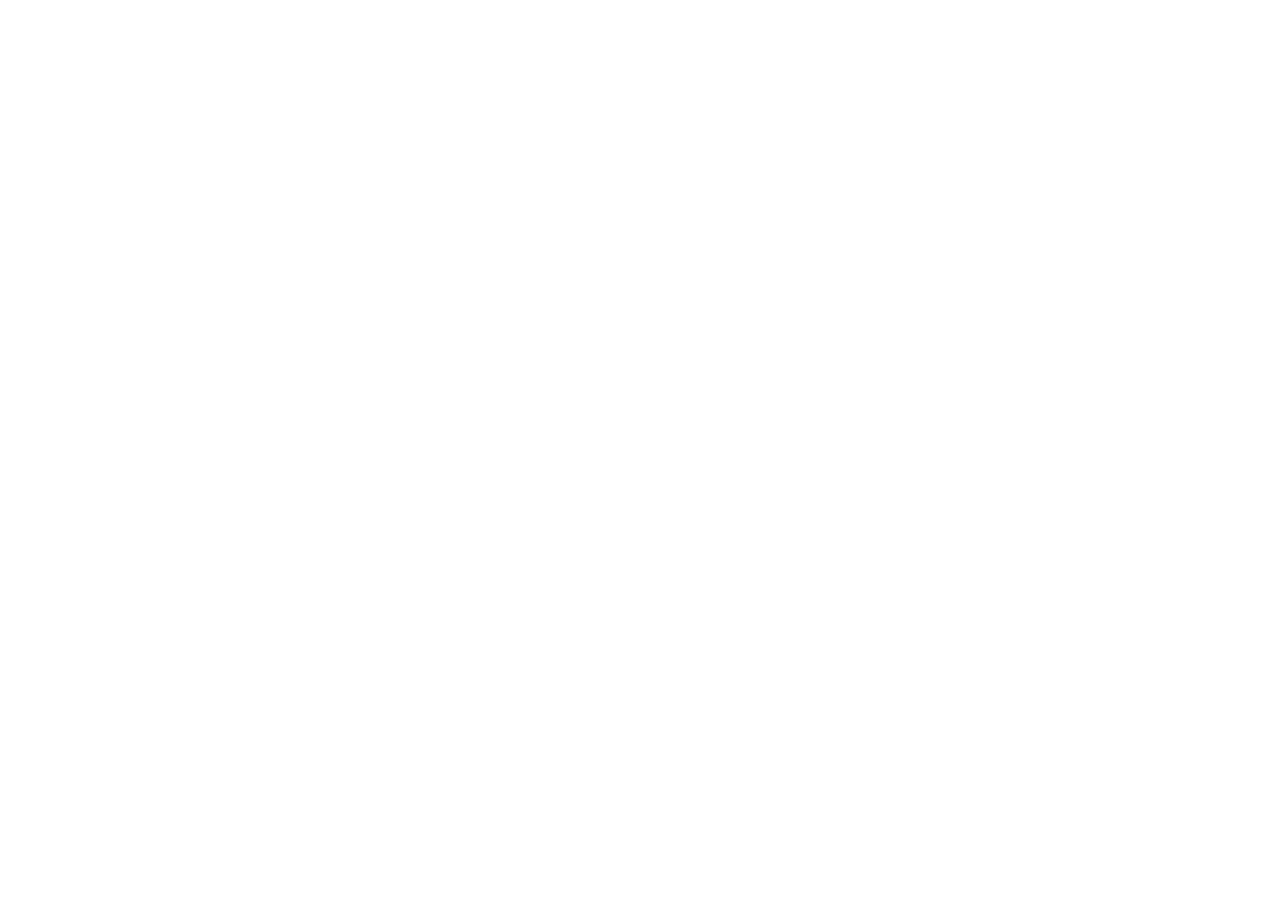
==== index.html @ 13763cc4 "base structure" ====
<!DOCTYPE html>
<html lang="en">
<head>
    <meta charset="UTF-8">
    <meta name="viewport" content="width=device-width, initial-scale=1.0">
    <title>Document</title>
</head>
<body>
    
</body>
</html>
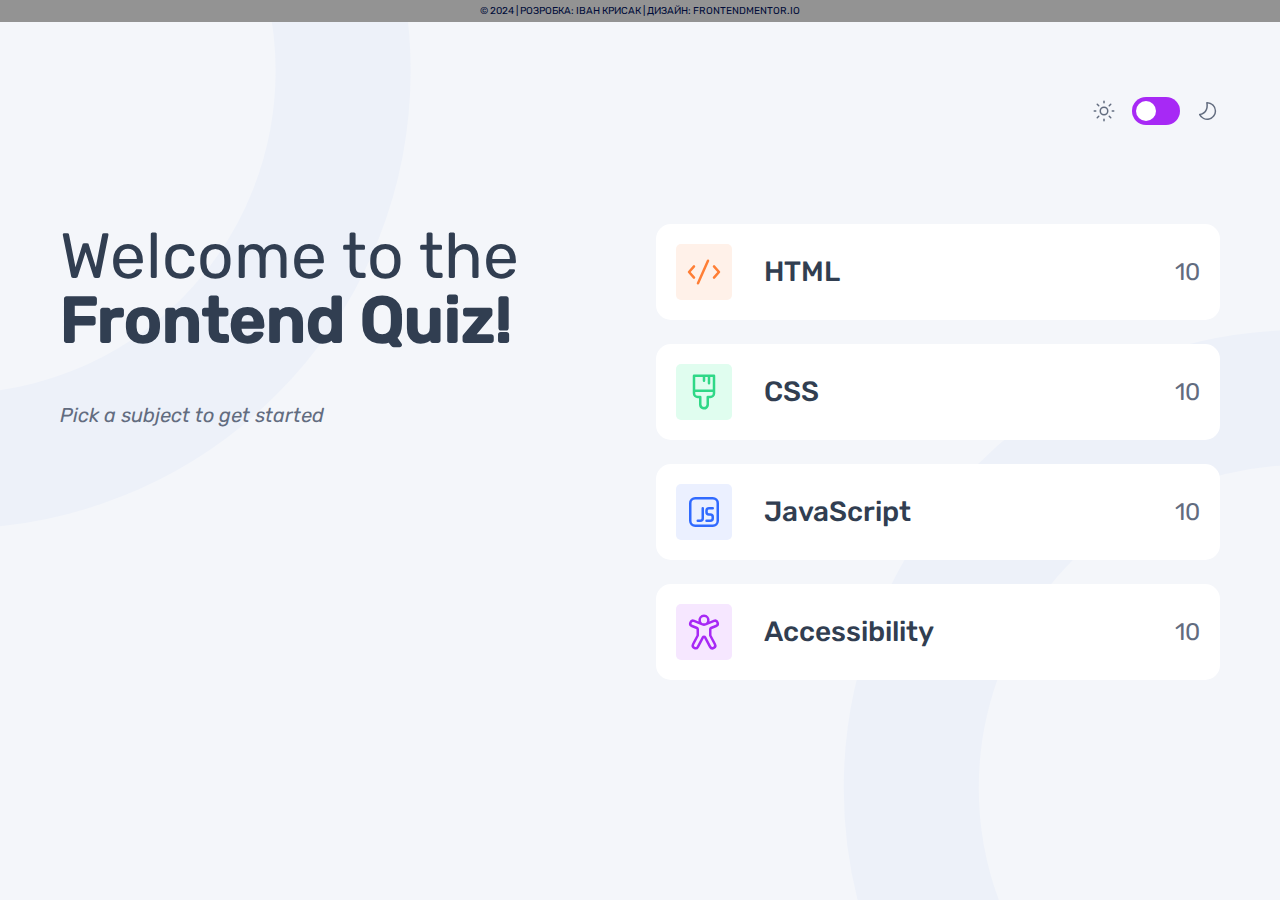
==== commit 15cd6005: "app-v24-06-19" ====
--- a/index.html
+++ b/index.html
@@ -1,11 +1,62 @@
 <!DOCTYPE html>
 <html lang="en">
+
 <head>
-    <meta charset="UTF-8">
-    <meta name="viewport" content="width=device-width, initial-scale=1.0">
-    <title>Document</title>
+  <meta charset="UTF-8">
+  <meta name="viewport" content="width=device-width, initial-scale=1.0">
+  <meta name="description"
+  content="Зручний для перевірки знань по Frontend-розробці Web-додаток. У застосунку є питання по HTML, CSS, JavaScript тощо">
+  <meta property="og:title" content="Frontend Quiz App" />
+  <meta property="og:type" content="website" />
+  <meta property="og:url" content="https://ivandefender.github.io/QuizApp/" />
+
+  <meta property="og:description"
+    content="Зручний для перевірки знань по Frontend-розробці Web-додаток. У застосунку є питання по HTML, CSS, JavaScript тощо">
+  
+  <meta property="og:image"
+    content="https://repository-images.githubusercontent.com/182525249/aadd7a80-54fe-11eb-9872-ccd06b8789b6" />
+  <meta property="og:image:type" content="image/png" />
+  <meta property="og:image:width" content="400" />
+  <meta property="og:image:height" content="300" />
+  <meta property="og:image:alt" content="Frontend Quiz App for testing your knowledge" />
+
+  <link rel="icon" type="image/svg" sizes="32x32" href="./assets/images/home-outline.svg">
+  <link rel="stylesheet" href="./css/global.css" type="text/css" />
+
+  <title>Frontend Quiz App</title>
 </head>
+
 <body>
-    
+
+  <header class="header">
+    <div class="copyright">&copy; 2024 | Розробка: <a href="https://github.com/Ivandefender">Іван Крисак</a> | Дизайн:
+      <a href="https://www.frontendmentor.io/challenges/frontend-quiz-app-BE7xkzXQnU">FrontendMentor.io</a>
+    </div>
+    <section class="container">
+      <div class="header__inner switch__btn-position">
+        <div class="theme__btn">
+          <img class="theme__light" src="./assets/images/icon-sun-dark.svg" alt="light"></img>
+          <label class="theme__switch" for="switch__input" aria-label="Switch color theme">
+            <input type="checkbox" id="switch__input">
+            <span class="switch__slider"></span>
+          </label>
+          <img class="theme__dark" src="./assets/images/icon-moon-dark.svg" alt="dark"></img>
+        </div>
+      </div>
+    </section>
+  </header>
+
+  <main class="main">
+    <section class="container">
+      <div class="info">
+        <div class="info__title">
+          <h1>Welcome to the <span>Frontend Quiz!</span></h1>
+          <p>Pick a subject to get started</p>
+        </div>
+      </div>
+    </section>
+  </main>
+  <script type="module" src="./js/mainPage.js"></script>
 </body>
-</html>+
+</html>
--- a/css/global.css
+++ b/css/global.css
@@ -0,0 +1,3 @@
+@import "reset.css";
+@import "style.css";
+@import "media.css";
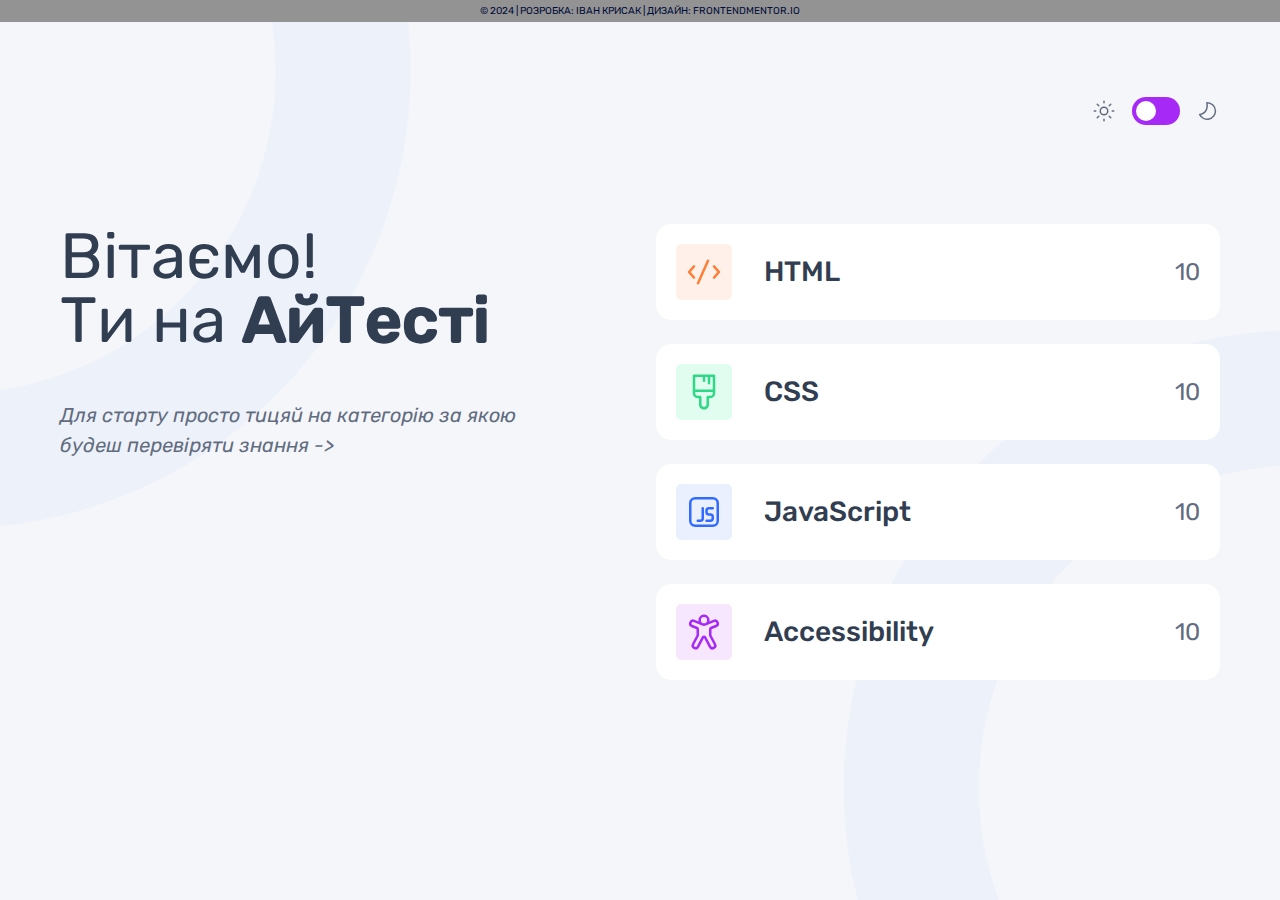
==== commit 82daee0d: "translate base text" ====
--- a/index.html
+++ b/index.html
@@ -5,25 +5,25 @@
   <meta charset="UTF-8">
   <meta name="viewport" content="width=device-width, initial-scale=1.0">
   <meta name="description"
-  content="Зручний для перевірки знань по Frontend-розробці Web-додаток. У застосунку є питання по HTML, CSS, JavaScript тощо">
-  <meta property="og:title" content="Frontend Quiz App" />
+  content="Система для перевірки знань з Frontend-розробки. В системі є питання по HTML, CSS, JavaScript тощо">
+  <meta property="og:title" content="АйТест" />
   <meta property="og:type" content="website" />
-  <meta property="og:url" content="https://ivandefender.github.io/QuizApp/" />
+  <meta property="og:url" content="https://testeducatorua.github.io/itest/" />
 
   <meta property="og:description"
-    content="Зручний для перевірки знань по Frontend-розробці Web-додаток. У застосунку є питання по HTML, CSS, JavaScript тощо">
+    content="Система для перевірки знань з Frontend-розробки. В системі є питання по HTML, CSS, JavaScript тощо">
   
   <meta property="og:image"
-    content="https://repository-images.githubusercontent.com/182525249/aadd7a80-54fe-11eb-9872-ccd06b8789b6" />
-  <meta property="og:image:type" content="image/png" />
-  <meta property="og:image:width" content="400" />
+    content="./assets/images/ogp-title.webp" />
+  <meta property="og:image:type" content="image/webp" />
+  <meta property="og:image:width" content="300" />
   <meta property="og:image:height" content="300" />
-  <meta property="og:image:alt" content="Frontend Quiz App for testing your knowledge" />
+  <meta property="og:image:alt" content="Система для перевірки знань по Frontend" />
 
   <link rel="icon" type="image/svg" sizes="32x32" href="./assets/images/home-outline.svg">
   <link rel="stylesheet" href="./css/global.css" type="text/css" />
 
-  <title>Frontend Quiz App</title>
+  <title>АйТест-Frontend-Головна</title>
 </head>
 
 <body>
@@ -50,8 +50,8 @@
     <section class="container">
       <div class="info">
         <div class="info__title">
-          <h1>Welcome to the <span>Frontend Quiz!</span></h1>
-          <p>Pick a subject to get started</p>
+          <h1>Вітаємо!<br>Ти на <span>АйТесті</span></h1>
+          <p>Для старту просто тицяй на категорію за якою будеш перевіряти знання -></p>
         </div>
       </div>
     </section>
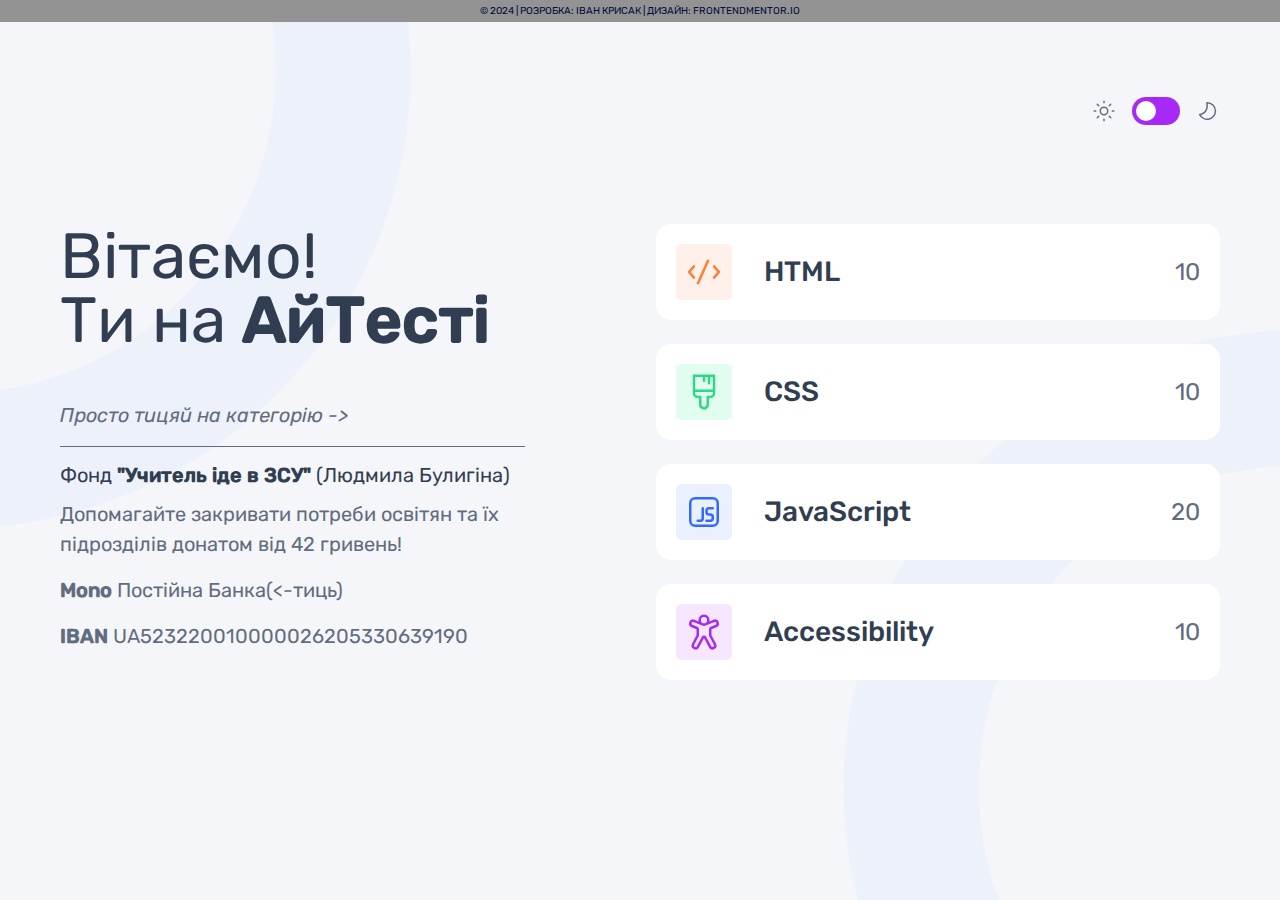
==== commit e8c143ce: "js 11-20 quest" ====
--- a/index.html
+++ b/index.html
@@ -26,6 +26,16 @@
   <title>АйТест-Frontend-Головна</title>
 </head>
 
+<!-- Google tag (gtag.js) -->
+<script async src="https://www.googletagmanager.com/gtag/js?id=G-QWMFQZZYBE"></script>
+<script>
+  window.dataLayer = window.dataLayer || [];
+  function gtag(){dataLayer.push(arguments);}
+  gtag('js', new Date());
+
+  gtag('config', 'G-QWMFQZZYBE');
+</script>
+
 <body>
 
   <header class="header">
@@ -51,7 +61,14 @@
       <div class="info">
         <div class="info__title">
           <h1>Вітаємо!<br>Ти на <span>АйТесті</span></h1>
-          <p>Для старту просто тицяй на категорію за якою будеш перевіряти знання -></p>
+          <p>Просто тицяй на категорію -></p>
+          
+          <div class="donate">
+            <h2>Фонд <span>"Учитель іде в ЗСУ"</span> (<a href='https://www.facebook.com/lusbul' target="_blank">Людмила Булигіна</a>)</h2>
+            <p>Допомагайте закривати потреби освітян та їх підрозділів донатом від 42 гривень!</p>
+            <p><span>Mono</span> <a href="https://send.monobank.ua/jar/5RKbJBQd28">Постійна Банка(&lt;-тиць)</a></p>
+            <p><span>IBAN</span> UA523220010000026205330639190</p>
+          </div>
         </div>
       </div>
     </section>
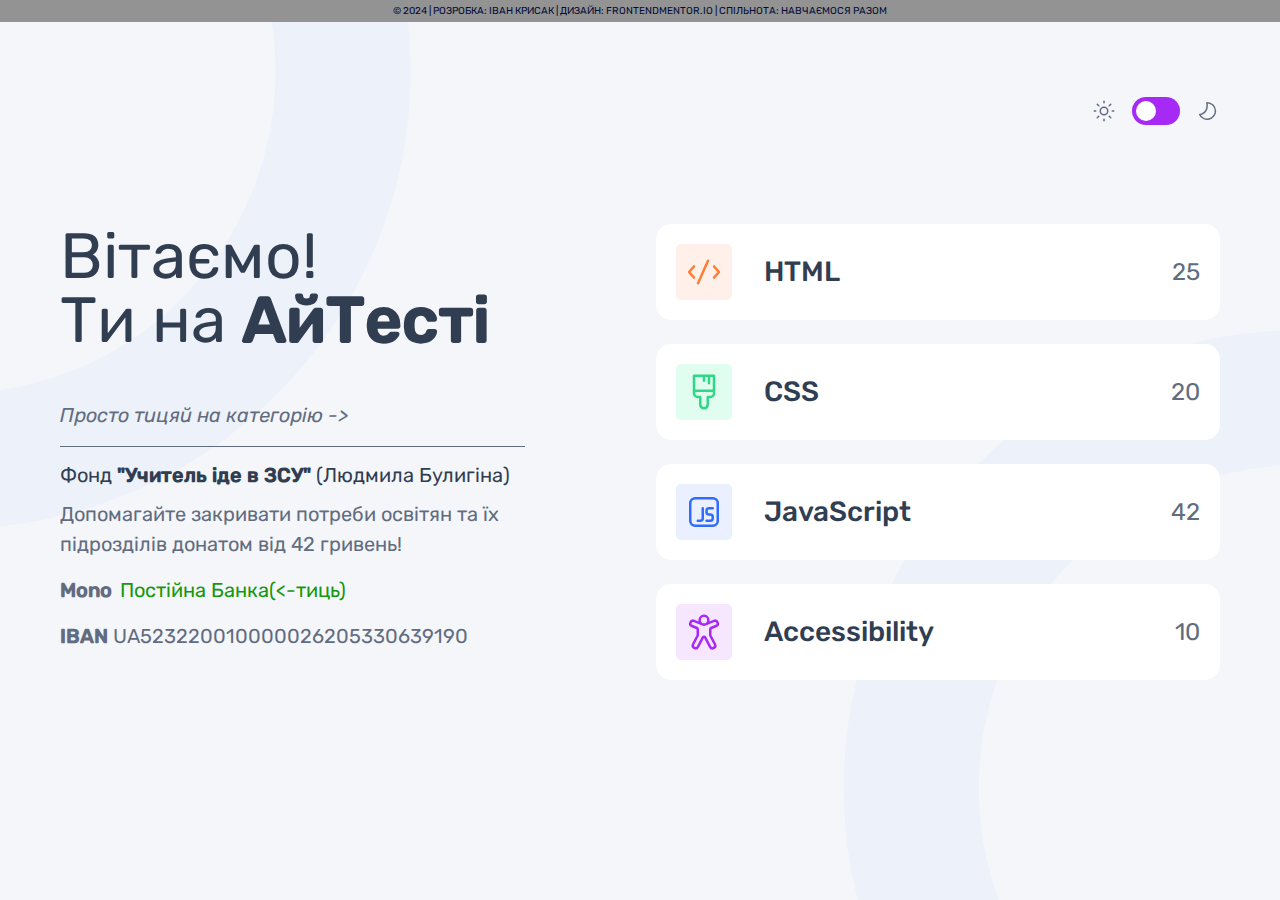
==== commit 3b3a3498: "quantity 97" ====
--- a/index.html
+++ b/index.html
@@ -39,8 +39,9 @@
 <body>
 
   <header class="header">
-    <div class="copyright">&copy; 2024 | Розробка: <a href="https://github.com/Ivandefender">Іван Крисак</a> | Дизайн:
-      <a href="https://www.frontendmentor.io/challenges/frontend-quiz-app-BE7xkzXQnU">FrontendMentor.io</a>
+    <div class="copyright">&copy; 2024 | Розробка: <a href="https://github.com/Ivandefender" target="_blank">Іван Крисак</a> | Дизайн:
+      <a href="https://www.frontendmentor.io/challenges/frontend-quiz-app-BE7xkzXQnU" target="_blank">FrontendMentor.io</a> | <a href="https://t.me/+VxIy6tHGmGoOOaCM" target="_blank"><strong>Спільнота:
+        НАВЧАЄМОСЯ РАЗОМ</strong></a>
     </div>
     <section class="container">
       <div class="header__inner switch__btn-position">
